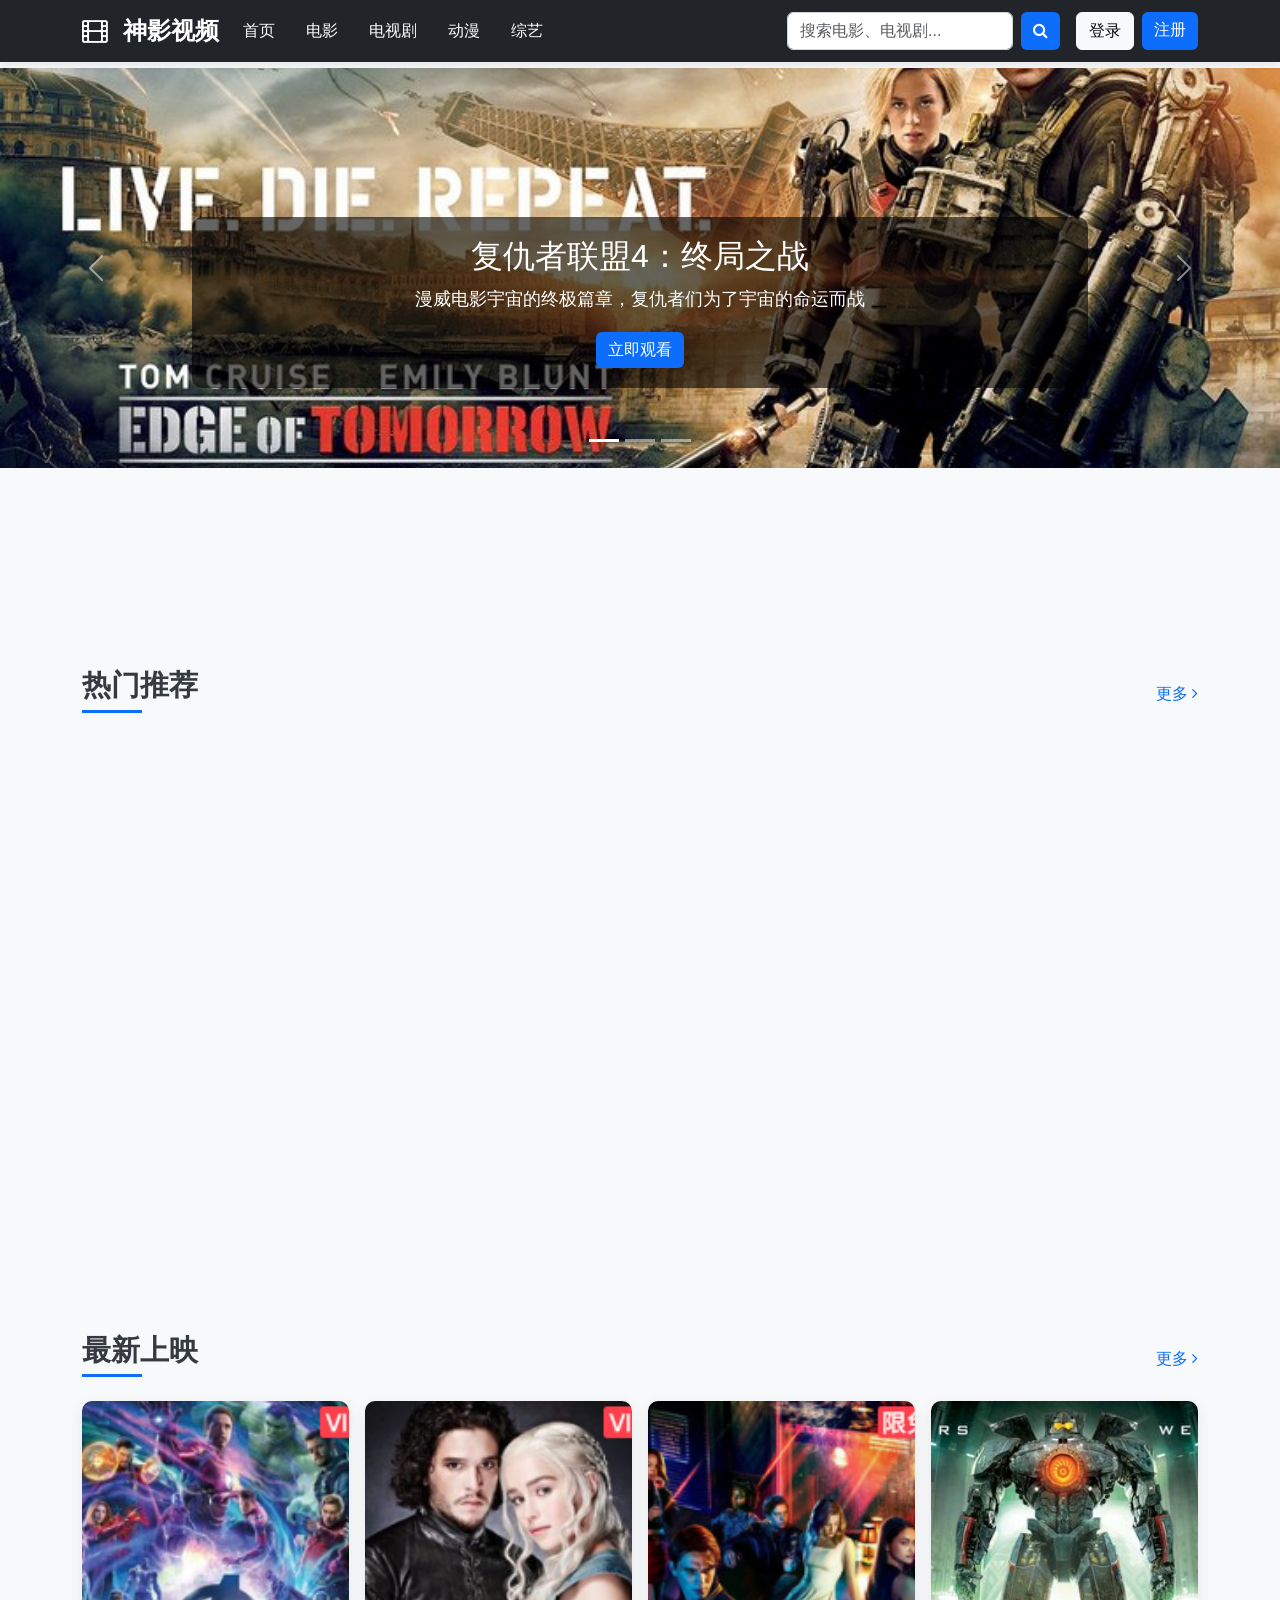
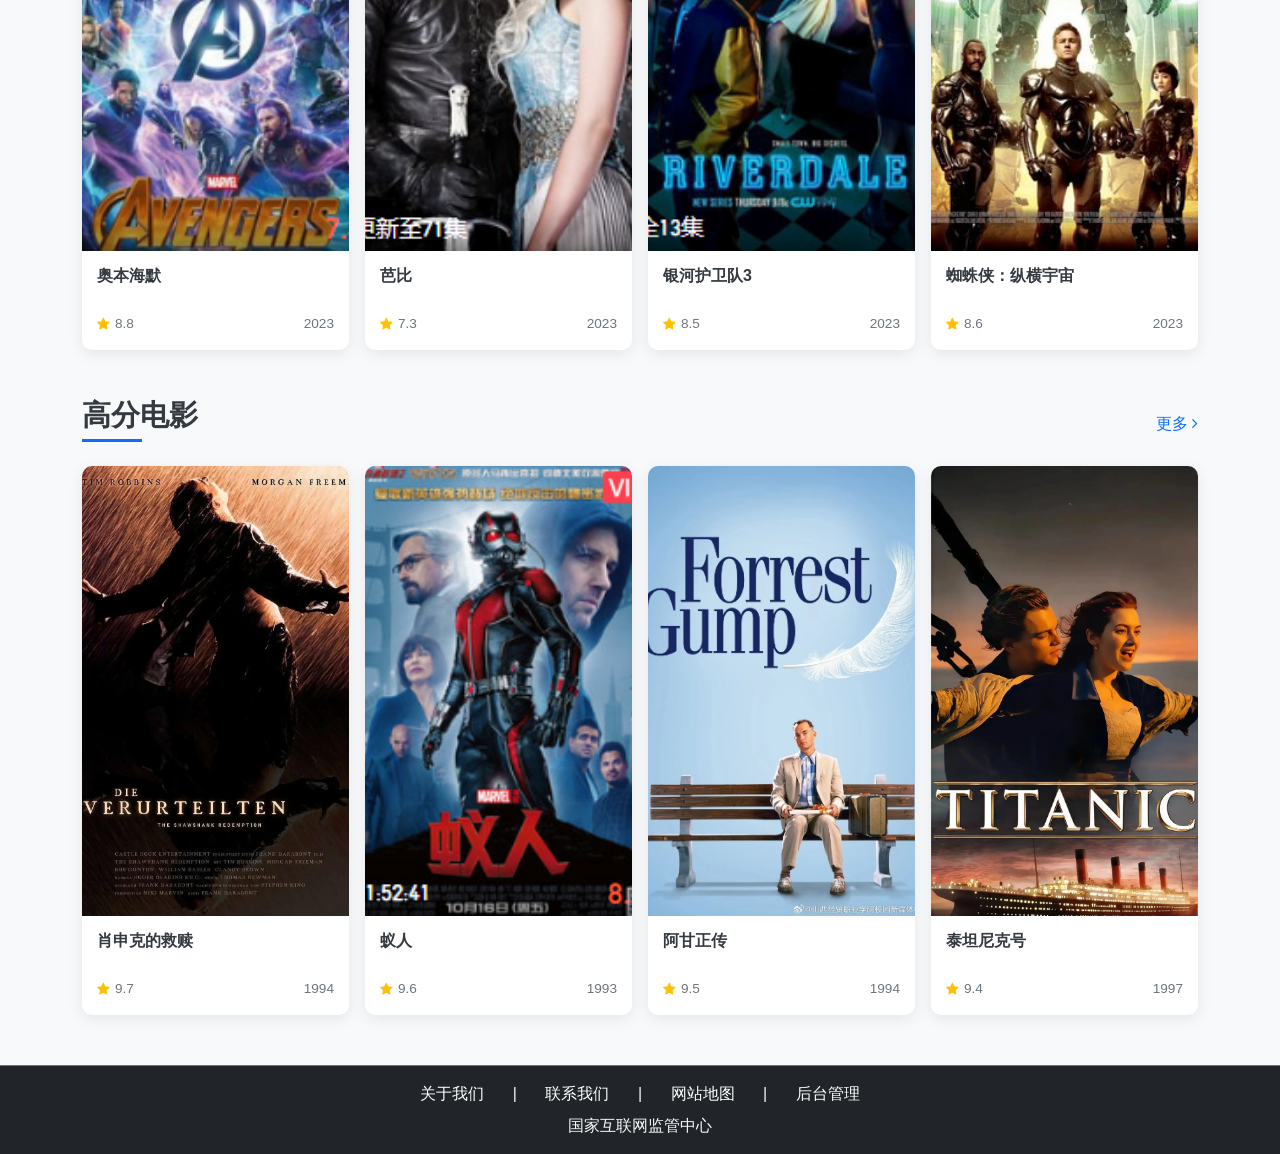
==== index.html @ 6626588a "首页+电影详情页" ====
<!DOCTYPE html>
<html lang="zh-CN">
<head>
    <meta charset="UTF-8">
    <meta name="viewport" content="width=device-width, initial-scale=1.0">
    <title>神影视频 - 最新最全的影视资源平台</title>
    <!-- Bootstrap 5 CSS -->
    <link href="https://cdn.jsdelivr.net/npm/bootstrap@5.3.0/dist/css/bootstrap.min.css" rel="stylesheet">
    <!-- Font Awesome -->
    <link href="https://cdn.jsdelivr.net/npm/font-awesome@4.7.0/css/font-awesome.min.css" rel="stylesheet">
    <!-- 自定义样式 -->
    <link href="css/style.css" rel="stylesheet">
</head>
<body>
    <!-- 导航栏 -->
    <nav class="navbar navbar-expand-lg navbar-dark bg-dark fixed-top">
        <div class="container">
            <a class="navbar-brand" href="index.html">
                <i class="fa fa-film"></i> 神影视频
            </a>
            <button class="navbar-toggler" type="button" data-bs-toggle="collapse" data-bs-target="#navbarNav">
                <span class="navbar-toggler-icon"></span>
            </button>
            <div class="collapse navbar-collapse" id="navbarNav">
                <ul class="navbar-nav me-auto">
                    <li class="nav-item active">
                        <a class="nav-link" href="index.html">首页</a>
                    </li>
                    <li class="nav-item">
                        <a class="nav-link" href="#">电影</a>
                    </li>
                    <li class="nav-item">
                        <a class="nav-link" href="#">电视剧</a>
                    </li>
                    <li class="nav-item">
                        <a class="nav-link" href="#">动漫</a>
                    </li>
                    <li class="nav-item">
                        <a class="nav-link" href="#">综艺</a>
                    </li>
                </ul>
                <!-- 搜索框 -->
                <form class="d-flex me-3">
                    <input class="form-control me-2" type="search" placeholder="搜索电影、电视剧..." aria-label="Search">
                    <button class="btn btn-primary" type="submit">
                        <i class="fa fa-search"></i>
                    </button>
                </form>
                <!-- 登录/注册按钮 -->
                <div class="d-flex">
                    <a href="login.html" class="btn btn-light me-2">登录</a>
                    <a href="register.html" class="btn btn-primary">注册</a>
                </div>
            </div>
        </div>
    </nav>

    <!-- 轮播图 -->
    <div id="carouselExampleIndicators" class="carousel slide mt-5" data-bs-ride="carousel">
        <div class="carousel-indicators">
            <button type="button" data-bs-target="#carouselExampleIndicators" data-bs-slide-to="0" class="active" aria-current="true" aria-label="Slide 1"></button>
            <button type="button" data-bs-target="#carouselExampleIndicators" data-bs-slide-to="1" aria-label="Slide 2"></button>
            <button type="button" data-bs-target="#carouselExampleIndicators" data-bs-slide-to="2" aria-label="Slide 3"></button>
        </div>
        <div class="carousel-inner">
            <div class="carousel-item active">
                <img src="images/10.jpg" class="d-block w-100" alt="电影推荐1">
                <div class="carousel-caption d-none d-md-block">
                    <h3>复仇者联盟4：终局之战</h3>
                    <p>漫威电影宇宙的终极篇章，复仇者们为了宇宙的命运而战</p>
                    <a href="movie-detail.html" class="btn btn-primary">立即观看</a>
                </div>
            </div>
            <div class="carousel-item">
                <img src="images/11.jpg" class="d-block w-100" alt="电影推荐2">
                <div class="carousel-caption d-none d-md-block">
                    <h3>流浪地球2</h3>
                    <p>中国科幻电影的里程碑之作，探索人类文明的未来</p>
                    <a href="movie-detail.html" class="btn btn-primary">立即观看</a>
                </div>
            </div>
            <div class="carousel-item">
                <img src="images/12.png" class="d-block w-100" alt="电影推荐3">
                <div class="carousel-caption d-none d-md-block">
                    <h3>星际穿越</h3>
                    <p>诺兰导演的科幻巨作，探索时空与爱的真谛</p>
                    <a href="movie-detail.html" class="btn btn-primary">立即观看</a>
                </div>
            </div>
        </div>
        <button class="carousel-control-prev" type="button" data-bs-target="#carouselExampleIndicators" data-bs-slide="prev">
            <span class="carousel-control-prev-icon" aria-hidden="true"></span>
            <span class="visually-hidden">Previous</span>
        </button>
        <button class="carousel-control-next" type="button" data-bs-target="#carouselExampleIndicators" data-bs-slide="next">
            <span class="carousel-control-next-icon" aria-hidden="true"></span>
            <span class="visually-hidden">Next</span>
        </button>
    </div>

    <!-- 主要内容区 -->
    <div class="container mt-5">
        <!-- 分类导航 -->
        <div class="category-nav mb-4">
            <div class="row g-3">
                <div class="col-6 col-md-3">
                    <a href="#" class="category-item text-center">
                        <div class="category-icon bg-primary">
                            <i class="fa fa-film"></i>
                        </div>
                        <p class="mt-2">电影</p>
                    </a>
                </div>
                <div class="col-6 col-md-3">
                    <a href="#" class="category-item text-center">
                        <div class="category-icon bg-success">
                            <i class="fa fa-television"></i>
                        </div>
                        <p class="mt-2">电视剧</p>
                    </a>
                </div>
                <div class="col-6 col-md-3">
                    <a href="#" class="category-item text-center">
                        <div class="category-icon bg-warning">
                            <i class="fa fa-child"></i>
                        </div>
                        <p class="mt-2">动漫</p>
                    </a>
                </div>
                <div class="col-6 col-md-3">
                    <a href="#" class="category-item text-center">
                        <div class="category-icon bg-danger">
                            <i class="fa fa-music"></i>
                        </div>
                        <p class="mt-2">综艺</p>
                    </a>
                </div>
            </div>
        </div>

        <!-- 热门推荐 -->
        <section class="mb-5">
            <div class="d-flex justify-content-between align-items-center mb-3">
                <h2 class="section-title">热门推荐</h2>
                <a href="#" class="more-link">更多 <i class="fa fa-angle-right"></i></a>
            </div>
            <div class="row row-cols-2 row-cols-md-3 row-cols-lg-4 g-3">
                <!-- 电影卡片 -->
                <div class="col">
                    <div class="movie-card">
                        <div class="movie-poster">
                            <img src="images/04.png" class="w-100" alt="电影海报">
                            <div class="movie-overlay">
                                <a href="movie-detail.html" class="btn btn-play">
                                    <i class="fa fa-play-circle"></i>
                                </a>
                            </div>
                        </div>
                        <div class="movie-info">
                            <h5 class="movie-title">复仇者联盟4：终局之战</h5>
                            <div class="movie-meta">
                                <span class="rating">
                                    <i class="fa fa-star text-warning"></i> 9.2
                                </span>
                                <span class="year">2019</span>
                            </div>
                        </div>
                    </div>
                </div>
                <div class="col">
                    <div class="movie-card">
                        <div class="movie-poster">
                            <img src="images/05.png" class="w-100" alt="电影海报">
                            <div class="movie-overlay">
                                <a href="movie-detail.html" class="btn btn-play">
                                    <i class="fa fa-play-circle"></i>
                                </a>
                            </div>
                        </div>
                        <div class="movie-info">
                            <h5 class="movie-title">流浪地球2</h5>
                            <div class="movie-meta">
                                <span class="rating">
                                    <i class="fa fa-star text-warning"></i> 8.5
                                </span>
                                <span class="year">2023</span>
                            </div>
                        </div>
                    </div>
                </div>
                <div class="col">
                    <div class="movie-card">
                        <div class="movie-poster">
                            <img src="images/06.png" class="w-100" alt="电影海报">
                            <div class="movie-overlay">
                                <a href="movie-detail.html" class="btn btn-play">
                                    <i class="fa fa-play-circle"></i>
                                </a>
                            </div>
                        </div>
                        <div class="movie-info">
                            <h5 class="movie-title">星际穿越</h5>
                            <div class="movie-meta">
                                <span class="rating">
                                    <i class="fa fa-star text-warning"></i> 9.4
                                </span>
                                <span class="year">2014</span>
                            </div>
                        </div>
                    </div>
                </div>
                <div class="col">
                    <div class="movie-card">
                        <div class="movie-poster">
                            <img src="images/07.png" class="w-100" alt="电影海报">
                            <div class="movie-overlay">
                                <a href="movie-detail.html" class="btn btn-play">
                                    <i class="fa fa-play-circle"></i>
                                </a>
                            </div>
                        </div>
                        <div class="movie-info">
                            <h5 class="movie-title">盗梦空间</h5>
                            <div class="movie-meta">
                                <span class="rating">
                                    <i class="fa fa-star text-warning"></i> 9.3
                                </span>
                                <span class="year">2010</span>
                            </div>
                        </div>
                    </div>
                </div>
            </div>
        </section>

        <!-- 最新上映 -->
        <section class="mb-5">
            <div class="d-flex justify-content-between align-items-center mb-3">
                <h2 class="section-title">最新上映</h2>
                <a href="#" class="more-link">更多 <i class="fa fa-angle-right"></i></a>
            </div>
            <div class="row row-cols-2 row-cols-md-3 row-cols-lg-4 g-3">
                <!-- 电影卡片 -->
                <div class="col">
                    <div class="movie-card">
                        <div class="movie-poster">
                            <img src="images/03.png" class="w-100" alt="电影海报">
                            <div class="movie-overlay">
                                <a href="movie-detail.html" class="btn btn-play">
                                    <i class="fa fa-play-circle"></i>
                                </a>
                            </div>
                        </div>
                        <div class="movie-info">
                            <h5 class="movie-title">奥本海默</h5>
                            <div class="movie-meta">
                                <span class="rating">
                                    <i class="fa fa-star text-warning"></i> 8.8
                                </span>
                                <span class="year">2023</span>
                            </div>
                        </div>
                    </div>
                </div>
                <div class="col">
                    <div class="movie-card">
                        <div class="movie-poster">
                            <img src="images/09.png" class="w-100" alt="电影海报">
                            <div class="movie-overlay">
                                <a href="movie-detail.html" class="btn btn-play">
                                    <i class="fa fa-play-circle"></i>
                                </a>
                            </div>
                        </div>
                        <div class="movie-info">
                            <h5 class="movie-title">芭比</h5>
                            <div class="movie-meta">
                                <span class="rating">
                                    <i class="fa fa-star text-warning"></i> 7.3
                                </span>
                                <span class="year">2023</span>
                            </div>
                        </div>
                    </div>
                </div>
                <div class="col">
                    <div class="movie-card">
                        <div class="movie-poster">
                            <img src="images/08.png" class="w-100" alt="电影海报">
                            <div class="movie-overlay">
                                <a href="movie-detail.html" class="btn btn-play">
                                    <i class="fa fa-play-circle"></i>
                                </a>
                            </div>
                        </div>
                        <div class="movie-info">
                            <h5 class="movie-title">银河护卫队3</h5>
                            <div class="movie-meta">
                                <span class="rating">
                                    <i class="fa fa-star text-warning"></i> 8.5
                                </span>
                                <span class="year">2023</span>
                            </div>
                        </div>
                    </div>
                </div>
                <div class="col">
                    <div class="movie-card">
                        <div class="movie-poster">
                            <img src="images/11.jpg" class="w-100" alt="电影海报">
                            <div class="movie-overlay">
                                <a href="movie-detail.html" class="btn btn-play">
                                    <i class="fa fa-play-circle"></i>
                                </a>
                            </div>
                        </div>
                        <div class="movie-info">
                            <h5 class="movie-title">蜘蛛侠：纵横宇宙</h5>
                            <div class="movie-meta">
                                <span class="rating">
                                    <i class="fa fa-star text-warning"></i> 8.6
                                </span>
                                <span class="year">2023</span>
                            </div>
                        </div>
                    </div>
                </div>
            </div>
        </section>

        <!-- 高分电影 -->
        <section class="mb-5">
            <div class="d-flex justify-content-between align-items-center mb-3">
                <h2 class="section-title">高分电影</h2>
                <a href="#" class="more-link">更多 <i class="fa fa-angle-right"></i></a>
            </div>
            <div class="row row-cols-2 row-cols-md-3 row-cols-lg-4 g-3">
                <!-- 电影卡片 -->
                <div class="col">
                    <div class="movie-card">
                        <div class="movie-poster">
                            <img src="images/xiaoshukedejiushu.jpg" class="w-100" alt="电影海报">
                            <div class="movie-overlay">
                                <a href="movie-detail.html" class="btn btn-play">
                                    <i class="fa fa-play-circle"></i>
                                </a>
                            </div>
                        </div>
                        <div class="movie-info">
                            <h5 class="movie-title">肖申克的救赎</h5>
                            <div class="movie-meta">
                                <span class="rating">
                                    <i class="fa fa-star text-warning"></i> 9.7
                                </span>
                                <span class="year">1994</span>
                            </div>
                        </div>
                    </div>
                </div>
                <div class="col">
                    <div class="movie-card">
                        <div class="movie-poster">
                            <img src="images/02.png" class="w-100" alt="电影海报">
                            <div class="movie-overlay">
                                <a href="movie-detail.html" class="btn btn-play">
                                    <i class="fa fa-play-circle"></i>
                                </a>
                            </div>
                        </div>
                        <div class="movie-info">
                            <h5 class="movie-title">蚁人</h5>
                            <div class="movie-meta">
                                <span class="rating">
                                    <i class="fa fa-star text-warning"></i> 9.6
                                </span>
                                <span class="year">1993</span>
                            </div>
                        </div>
                    </div>
                </div>
                <div class="col">
                    <div class="movie-card">
                        <div class="movie-poster">
                            <img src="images/aganzhengzhuan.jpg" class="w-100" alt="电影海报">
                            <div class="movie-overlay">
                                <a href="movie-detail.html" class="btn btn-play">
                                    <i class="fa fa-play-circle"></i>
                                </a>
                            </div>
                        </div>
                        <div class="movie-info">
                            <h5 class="movie-title">阿甘正传</h5>
                            <div class="movie-meta">
                                <span class="rating">
                                    <i class="fa fa-star text-warning"></i> 9.5
                                </span>
                                <span class="year">1994</span>
                            </div>
                        </div>
                    </div>
                </div>
                <div class="col">
                    <div class="movie-card">
                        <div class="movie-poster">
                            <img src="images/taitannike.webp" class="w-100" alt="电影海报">
                            <div class="movie-overlay">
                                <a href="movie-detail.html" class="btn btn-play">
                                    <i class="fa fa-play-circle"></i>
                                </a>
                            </div>
                        </div>
                        <div class="movie-info">
                            <h5 class="movie-title">泰坦尼克号</h5>
                            <div class="movie-meta">
                                <span class="rating">
                                    <i class="fa fa-star text-warning"></i> 9.4
                                </span>
                                <span class="year">1997</span>
                            </div>
                        </div>
                    </div>
                </div>
            </div>
        </section>
    </div>

    <!-- 页脚 -->
    <footer class="bg-dark text-center py-3 border-top border-secondary">
        <div class="container">
            <div class="footer-links">
                <a href="#" class="text-white me-4">关于我们</a>
                <span class="text-light">|</span>
                <a href="#" class="text-white mx-4">联系我们</a>
                <span class="text-light">|</span>
                <a href="#" class="text-white mx-4">网站地图</a>
                <span class="text-light">|</span>
                <a href="admin/index.html" class="text-white ms-4">后台管理</a>
            </div>
            <div class="mt-2 text-sm text-light">
                <p class="mb-0">国家互联网监管中心</p>
            </div>
        </div>
    </footer>

    <!-- Bootstrap 5 JS -->
    <script src="dist/js/bootstrap.bundle.min.js"></script>
    <!-- 自定义脚本 -->
    <script src="js/main.js"></script>
</body>
</html>
---- css/style.css ----
/* 全局样式 */
body {
    font-family: 'Microsoft YaHei', sans-serif;
    background-color: #f8f9fa;
    color: #333;
    padding-top: 20px;
}

/* 管理后台页面取消顶部间隙 */
body.admin {
    padding-top: 0;
}

a {
    text-decoration: none;
}

a:hover {
    text-decoration: none;
}

/* 导航栏 */
.navbar {
    box-shadow: 0 2px 10px rgba(0, 0, 0, 0.1);
}

.navbar-brand {
    font-size: 1.5rem;
    font-weight: bold;
    color: #fff;
}

.navbar-brand i {
    margin-right: 8px;
}

.nav-link {
    color: #fff;
    margin-right: 15px;
    transition: color 0.3s ease;
}

.nav-link:hover {
    color: #ffc107 !important;
}

/* 轮播图 */
.carousel {
    margin-top: 60px;
}

.carousel-item img {
    height: 400px;
    object-fit: cover;
}

.carousel-caption {
    background: rgba(0, 0, 0, 0.6);
    padding: 20px;
    border-radius: 10px;
    bottom: 20%;
}

.carousel-caption h3 {
    font-size: 2rem;
    margin-bottom: 10px;
}

.carousel-caption p {
    font-size: 1.1rem;
    margin-bottom: 20px;
}

/* 分类导航 */
.category-nav {
    margin-top: 30px;
}

.category-item {
    text-decoration: none;
    color: #333;
    transition: transform 0.3s ease;
}

.category-item:hover {
    transform: translateY(-5px);
}

.category-icon {
    width: 80px;
    height: 80px;
    border-radius: 50%;
    display: flex;
    align-items: center;
    justify-content: center;
    margin: 0 auto;
    color: #fff;
    font-size: 2rem;
    box-shadow: 0 4px 15px rgba(0, 0, 0, 0.1);
}

/* 章节标题 */
.section-title {
    font-size: 1.8rem;
    font-weight: bold;
    color: #343a40;
    position: relative;
    padding-bottom: 10px;
}

.section-title::after {
    content: '';
    position: absolute;
    bottom: 0;
    left: 0;
    width: 60px;
    height: 3px;
    background-color: #0d6efd;
}

.more-link {
    color: #0d6efd;
    text-decoration: none;
    font-weight: 500;
}

.more-link:hover {
    text-decoration: none;
}

/* 电影卡片 */
.movie-card {
    background-color: #fff;
    border-radius: 10px;
    overflow: hidden;
    box-shadow: 0 4px 15px rgba(0, 0, 0, 0.08);
    transition: transform 0.3s ease, box-shadow 0.3s ease;
}

.movie-card:hover {
    transform: translateY(-5px);
    box-shadow: 0 8px 25px rgba(0, 0, 0, 0.15);
}

.movie-poster {
    position: relative;
    overflow: hidden;
}

.movie-poster img {
    height: 450px;
    object-fit: cover;
    transition: transform 0.3s ease;
}

.movie-card:hover .movie-poster img {
    transform: scale(1.05);
}

.movie-overlay {
    position: absolute;
    top: 0;
    left: 0;
    width: 100%;
    height: 100%;
    background: rgba(0, 0, 0, 0.6);
    display: flex;
    align-items: center;
    justify-content: center;
    opacity: 0;
    transition: opacity 0.3s ease;
}

.movie-card:hover .movie-overlay {
    opacity: 1;
}

.btn-play {
    width: 60px;
    height: 60px;
    border-radius: 50%;
    background-color: rgba(255, 255, 255, 0.9);
    border: none;
    color: #0d6efd;
    font-size: 1.5rem;
    transition: all 0.3s ease;
    display: flex;
    align-items: center;
    justify-content: center;
}

.btn-play:hover {
    background-color: #fff;
    transform: scale(1.1);
    color: #0b5ed7;
}

.movie-info {
    padding: 15px;
}

.movie-title {
    font-size: 1rem;
    font-weight: 600;
    margin-bottom: 8px;
    color: #343a40;
    height: 40px;
    overflow: hidden;
    text-overflow: ellipsis;
    display: -webkit-box;
    -webkit-line-clamp: 2;
    -webkit-box-orient: vertical;
}

.movie-meta {
    display: flex;
    justify-content: space-between;
    align-items: center;
    font-size: 0.85rem;
    color: #6c757d;
}

.rating {
    display: flex;
    align-items: center;
}

.rating i {
    margin-right: 5px;
}

/* 页脚 */
footer {
    background-color: #343a40;
    color: #fff;
    margin-top: 50px;
}

.footer-links {
    list-style: none;
    padding: 0;
}

.footer-links li {
    margin-bottom: 10px;
}

.footer-links a {
    color: #adb5bd;
    text-decoration: none;
    transition: color 0.3s ease;
}

.footer-links a:hover {
    color: #fff;
}

.contact-info {
    list-style: none;
    padding: 0;
}

.contact-info li {
    margin-bottom: 10px;
    display: flex;
    align-items: center;
}

.contact-info i {
    margin-right: 10px;
    color: #0d6efd;
}

.social-links {
    display: flex;
    margin-top: 15px;
}

.social-link {
    width: 40px;
    height: 40px;
    border-radius: 50%;
    background-color: rgba(255, 255, 255, 0.1);
    display: flex;
    align-items: center;
    justify-content: center;
    color: #fff;
    margin-right: 10px;
    text-decoration: none;
    transition: all 0.3s ease;
}

.social-link:hover {
    background-color: #0d6efd;
    color: #fff;
}

/* 响应式设计 */
@media (max-width: 768px) {
    .carousel-item img {
        height: 250px;
    }
    
    .carousel-caption {
        bottom: 10%;
        padding: 10px;
    }
    
    .carousel-caption h3 {
        font-size: 1.2rem;
    }
    
    .carousel-caption p {
        font-size: 0.9rem;
        margin-bottom: 10px;
    }
    
    .movie-poster img {
        height: 350px;
    }
    
    .category-icon {
        width: 60px;
        height: 60px;
        font-size: 1.5rem;
    }
}

@media (max-width: 576px) {
    .movie-poster img {
        height: 300px;
    }
    
    .section-title {
        font-size: 1.5rem;
    }
    
    .navbar-brand {
        font-size: 1.2rem;
    }
}

/* 表单样式 */
.form-container {
    max-width: 480px;
    margin: 100px auto 50px;
    background-color: #fff;
    padding: 40px;
    border-radius: 15px;
    box-shadow: 0 8px 30px rgba(0, 0, 0, 0.12);
    transition: all 0.3s ease;
}

.form-container:hover {
    box-shadow: 0 12px 40px rgba(0, 0, 0, 0.15);
}

.form-title {
    text-align: center;
    margin-bottom: 30px;
    color: #343a40;
    font-weight: bold;
    font-size: 2rem;
    text-shadow: 0 2px 4px rgba(0, 0, 0, 0.05);
}

/* 输入框焦点样式 */
.form-control:focus {
    border-color: #0d6efd;
    box-shadow: 0 0 0 0.25rem rgba(13, 110, 253, 0.15);
}

/* 输入组样式优化 */
.input-group-text {
    background-color: #f8f9fa;
    border-right: none;
}

.input-group .form-control {
    border-left: none;
}

/* 表单链接样式 */
.form-text a {
    color: #0d6efd;
    text-decoration: none;
    font-weight: 500;
}

.form-text a:hover {
    text-decoration: underline;
}

/* 第三方登录按钮样式 */
.btn-outline-primary {
    transition: all 0.3s ease;
}

.btn-outline-primary:hover {
    transform: translateY(-2px);
    box-shadow: 0 4px 12px rgba(13, 110, 253, 0.3);
}

/* 按钮样式 */
.btn-light:hover {
    background-color: #f8f9fa;
    transform: translateY(-2px);
    box-shadow: 0 4px 12px rgba(13, 110, 253, 0.4);
}


.btn-primary {
    background-color: #0d6efd;
    border: none;
    transition: all 0.3s ease;
}

.btn-primary:hover {
    background-color: #0b5ed7;
    transform: translateY(-2px);
    box-shadow: 0 4px 12px rgba(13, 110, 253, 0.4);
}

/* 管理后台样式 */
.admin-sidebar {
    background-color: #343a40;
    color: #fff;
    min-height: 100vh;
    padding: 20px 0;
}

.admin-sidebar h3 {
    padding: 0 20px;
    margin-bottom: 20px;
    color: #fff;
}

.admin-menu {
    list-style: none;
    padding: 0;
}

.admin-menu li {
    margin-bottom: 5px;
}

.admin-menu a {
    color: #adb5bd;
    text-decoration: none;
    padding: 10px 20px;
    display: block;
    transition: all 0.3s ease;
    border-left: 3px solid transparent;
}

.admin-menu a:hover {
    color: #fff;
    background-color: rgba(255, 255, 255, 0.1);
    border-left-color: #0d6efd;
}

.admin-menu a.active {
    color: #fff;
    background-color: rgba(255, 255, 255, 0.15);
    border-left-color: #0d6efd;
}

/* 返回首页链接样式 */
.admin-home-link {
    margin-top: 20px;
    border-top: 1px solid rgba(255, 255, 255, 0.1);
    padding-top: 10px;
}

.admin-home-link a {
    color: #20c997;
    font-weight: 500;
}

.admin-home-link a:hover {
    color: #fff;
    background-color: rgba(32, 201, 151, 0.2);
    border-left-color: #20c997;
}

.admin-content {
    padding: 30px;
}

.admin-header {
    display: flex;
    justify-content: space-between;
    align-items: center;
    margin-bottom: 30px;
}

.admin-header h2 {
    color: #343a40;
    font-weight: bold;
}

/* 表格样式 */
.table-container {
    background-color: #fff;
    border-radius: 10px;
    padding: 20px;
    box-shadow: 0 4px 15px rgba(0, 0, 0, 0.08);
}

.table thead {
    background-color: #f8f9fa;
}

.table th {
    font-weight: 600;
    color: #343a40;
}

.table td {
    vertical-align: middle;
}

/* 电影详情页样式 */
.movie-detail-container {
    background-color: #fff;
    border-radius: 10px;
    padding: 30px;
    box-shadow: 0 4px 15px rgba(0, 0, 0, 0.08);
    margin-top: 20px;
}

.movie-detail-header {
    display: flex;
    flex-wrap: wrap;
    gap: 30px;
    margin-bottom: 30px;
}

.movie-detail-poster {
    flex: 0 0 auto;
    max-width: 300px;
}

.movie-detail-poster img {
    width: 100%;
    border-radius: 10px;
    box-shadow: 0 8px 25px rgba(0, 0, 0, 0.15);
}

.movie-detail-info {
    flex: 1;
    min-width: 300px;
}

.movie-detail-title {
    font-size: 2rem;
    font-weight: bold;
    margin-bottom: 10px;
    color: #343a40;
}

.movie-detail-meta {
    margin-bottom: 20px;
    color: #6c757d;
}

.movie-detail-meta span {
    margin-right: 20px;
}

.movie-detail-description {
    font-size: 1.1rem;
    line-height: 1.8;
    margin-bottom: 20px;
    color: #333;
}

.movie-detail-actions {
    display: flex;
    gap: 15px;
    flex-wrap: wrap;
}

/* 视频播放器 */
.video-player-container {
    background-color: #000;
    border-radius: 10px;
    overflow: hidden;
    margin-bottom: 30px;
}

.video-player {
    width: 100%;
    height: 500px;
}

@media (max-width: 768px) {
    .video-player {
        height: 300px;
    }
}

/* 评论区 */
.comments-section {
    margin-top: 40px;
}

.comment-item {
    background-color: #f8f9fa;
    border-radius: 8px;
    padding: 15px;
    margin-bottom: 15px;
}

.comment-header {
    display: flex;
    justify-content: space-between;
    align-items: center;
    margin-bottom: 10px;
}

.comment-author {
    font-weight: bold;
    color: #343a40;
}

.comment-time {
    font-size: 0.9rem;
    color: #6c757d;
}

.comment-content {
    color: #333;
    line-height: 1.6;
}

/* 管理后台增强样式 */
/* 模态框样式优化 */
.modal-header {
    background-color: #343a40;
    color: #fff;
    border-bottom: none;
}

.modal-title {
    color: #fff;
}

.modal-content {
    border-radius: 10px;
    box-shadow: 0 10px 30px rgba(0, 0, 0, 0.2);
}

/* 表单样式增强 */
.form-label {
    font-weight: 600;
    color: #343a40;
}

.form-control, .form-select {
    border-radius: 6px;
    border: 1px solid #ced4da;
    transition: all 0.3s ease;
}

.form-control:focus, .form-select:focus {
    border-color: #0d6efd;
    box-shadow: 0 0 0 0.25rem rgba(13, 110, 253, 0.25);
}

/* 数据表格样式增强 */
.table {
    border-collapse: separate;
    border-spacing: 0;
}

.table th, .table td {
    border-top: 1px solid #e9ecef;
    border-bottom: 1px solid #e9ecef;
}

.table th:first-child, .table td:first-child {
    border-left: 1px solid #e9ecef;
}

.table th:last-child, .table td:last-child {
    border-right: 1px solid #e9ecef;
}

.table tbody tr:hover {
    background-color: #f8f9fa;
}

/* 统计卡片样式 */
.card {
    border-radius: 10px;
    overflow: hidden;
    box-shadow: 0 4px 15px rgba(0, 0, 0, 0.08);
    transition: transform 0.3s ease, box-shadow 0.3s ease;
}

.card:hover {
    transform: translateY(-5px);
    box-shadow: 0 8px 25px rgba(0, 0, 0, 0.15);
}

.icon-circle {
    width: 80px;
    height: 80px;
    border-radius: 50%;
    display: flex;
    align-items: center;
    justify-content: center;
}

/* 状态标签样式 */
.badge {
    font-size: 0.8rem;
    padding: 5px 10px;
    border-radius: 20px;
    font-weight: 600;
}

.badge.bg-success {
    background-color: #198754;
}

.badge.bg-warning {
    background-color: #ffc107;
    color: #343a40;
}

.badge.bg-danger {
    background-color: #dc3545;
}

/* 操作按钮样式 */
.btn-sm {
    border-radius: 6px;
    padding: 5px 12px;
    font-size: 0.85rem;
}

/* 分页样式 */
.pagination {
    margin: 0;
}

.page-item .page-link {
    color: #0d6efd;
    border: 1px solid #dee2e6;
    border-radius: 6px;
    margin: 0 2px;
    transition: all 0.3s ease;
}

.page-item.active .page-link {
    background-color: #0d6efd;
    border-color: #0d6efd;
    color: #fff;
}

.page-item .page-link:hover {
    background-color: #f8f9fa;
    border-color: #dee2e6;
    color: #0a58ca;
}

/* 上传图片预览样式 */
.img-thumbnail {
    border-radius: 8px;
    cursor: pointer;
    transition: transform 0.3s ease;
}

.img-thumbnail:hover {
    transform: scale(1.02);
}

/* 响应式优化 */
@media (max-width: 768px) {
    .admin-sidebar {
        min-height: auto;
        height: auto;
        padding: 10px 0;
    }
    
    .admin-sidebar h3 {
        text-align: center;
    }
    
    .admin-menu {
        display: flex;
        flex-wrap: wrap;
        justify-content: center;
    }
    
    .admin-menu li {
        margin: 5px;
    }
    
    .admin-menu a {
        padding: 8px 15px;
        border-radius: 6px;
    }
    
    .admin-content {
        padding: 15px;
    }
    
    .admin-header {
        flex-direction: column;
        align-items: flex-start;
        gap: 15px;
    }
    
    .movie-detail-header {
        flex-direction: column;
        align-items: center;
        text-align: center;
    }
    
    .movie-detail-poster {
        max-width: 100%;
    }
}
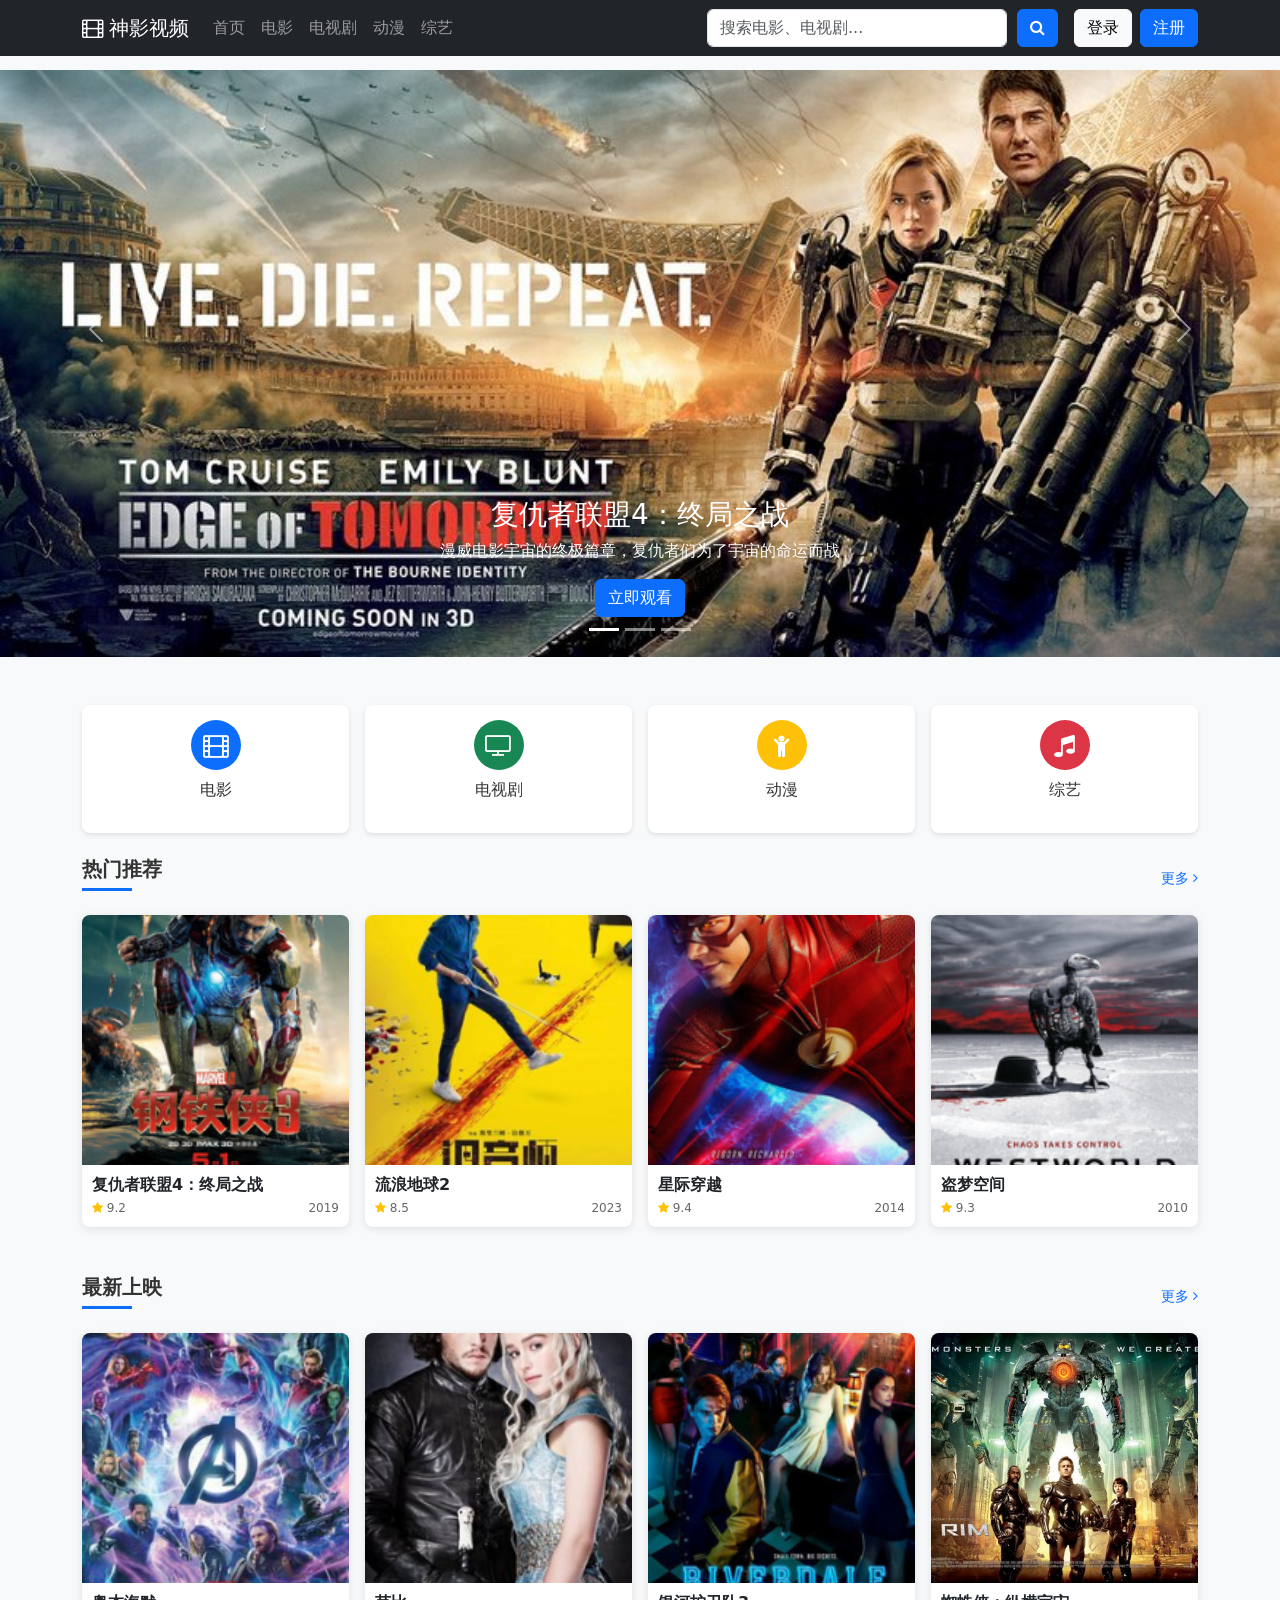
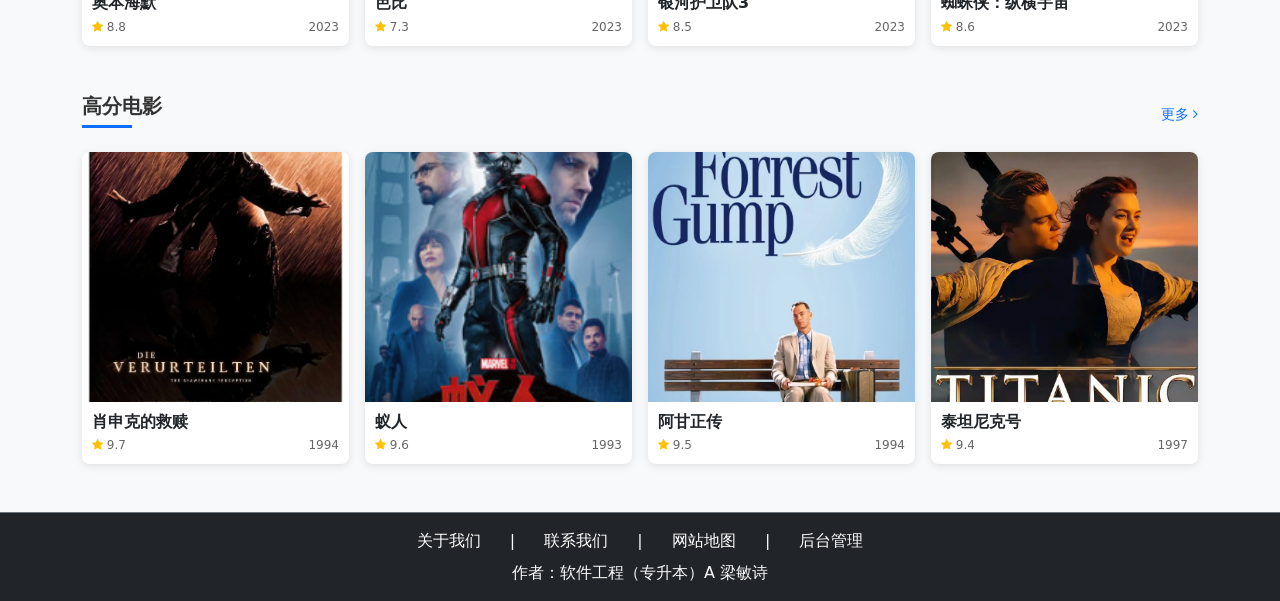
==== commit 99669aa0: "登录+注册" ====
--- a/index.html
+++ b/index.html
@@ -9,7 +9,235 @@
     <!-- Font Awesome -->
     <link href="https://cdn.jsdelivr.net/npm/font-awesome@4.7.0/css/font-awesome.min.css" rel="stylesheet">
     <!-- 自定义样式 -->
-    <link href="css/style.css" rel="stylesheet">
+    <style>
+        /* 基础样式 */
+        body {
+            padding-top: 70px;
+            background-color: #f8f9fa;
+        }
+
+        a{
+            text-decoration: none;
+        }
+
+        .nav-link:hover {
+            color: #ffc107 !important;
+        }  
+        
+        /* 分类导航样式 */
+        .category-item {
+            display: block;
+            text-decoration: none;
+            color: #333;
+            padding: 15px 10px;
+            background-color: white;
+            border-radius: 8px;
+            box-shadow: 0 2px 5px rgba(0,0,0,0.1);
+            transition: transform 0.3s ease;
+        }
+        
+        .category-item:hover {
+            transform: translateY(-5px);
+            color: #0d6efd;
+        }
+        
+        .category-icon {
+            width: 50px;
+            height: 50px;
+            border-radius: 50%;
+            display: flex;
+            align-items: center;
+            justify-content: center;
+            margin: 0 auto;
+            color: white;
+            font-size: 24px;
+        }
+        
+        /* 电影卡片样式 */
+        .movie-card {
+            background-color: white;
+            border-radius: 8px;
+            overflow: hidden;
+            box-shadow: 0 2px 8px rgba(0,0,0,0.1);
+            transition: transform 0.3s ease;
+            height: 100%;
+        }
+        
+        .movie-card:hover {
+            transform: translateY(-5px);
+        }
+        
+        .movie-poster {
+            position: relative;
+            overflow: hidden;
+        }
+        
+        .movie-poster img {
+            height: 250px;
+            object-fit: cover;
+            transition: transform 0.3s ease;
+        }
+        
+        .movie-card:hover .movie-poster img {
+            transform: scale(1.05);
+        }
+        
+        .movie-overlay {
+            position: absolute;
+            top: 0;
+            left: 0;
+            right: 0;
+            bottom: 0;
+            background-color: rgba(0,0,0,0.5);
+            display: flex;
+            align-items: center;
+            justify-content: center;
+            opacity: 0;
+            transition: opacity 0.3s ease;
+        }
+        
+        .movie-poster:hover .movie-overlay {
+            opacity: 1;
+        }
+        
+        .btn-play {
+            width: 60px;
+            height: 60px;
+            border-radius: 50%;
+            background-color: rgba(255,255,255,0.9);
+            color: #0d6efd;
+            display: flex;
+            align-items: center;
+            justify-content: center;
+            font-size: 24px;
+            text-decoration: none;
+            transition: all 0.3s ease;
+        }
+        
+        .btn-play:hover {
+            background-color: #0d6efd;
+            color: white;
+            transform: scale(1.1);
+        }
+        
+        .movie-info {
+            padding: 10px;
+        }
+        
+        .movie-title {
+            font-size: 16px;
+            font-weight: 600;
+            margin-bottom: 5px;
+            white-space: nowrap;
+            overflow: hidden;
+            text-overflow: ellipsis;
+        }
+        
+        .movie-meta {
+            display: flex;
+            justify-content: space-between;
+            font-size: 12px;
+            color: #666;
+        }
+        
+        /* 章节标题样式 */
+        .section-title {
+            font-size: 20px;
+            font-weight: 700;
+            color: #333;
+            position: relative;
+            padding-bottom: 10px;
+        }
+        
+        .section-title::after {
+            content: '';
+            position: absolute;
+            left: 0;
+            bottom: 0;
+            width: 50px;
+            height: 3px;
+            background-color: #0d6efd;
+        }
+        
+        .more-link {
+            color: #0d6efd;
+            text-decoration: none;
+            font-size: 14px;
+        }
+        
+        .more-link:hover {
+            text-decoration: underline;
+        }
+        
+        /* 搜索结果样式 */
+        #searchResults {
+            display: none;
+            margin-top: 20px;
+            padding: 20px;
+            background-color: white;
+            border-radius: 8px;
+            box-shadow: 0 2px 8px rgba(0,0,0,0.1);
+        }
+        
+        .search-result-header {
+            margin-bottom: 20px;
+            padding-bottom: 10px;
+            border-bottom: 1px solid #eee;
+        }
+        
+        .search-keyword {
+            color: #0d6efd;
+            font-weight: 600;
+        }
+        
+        .no-results {
+            text-align: center;
+            padding: 40px 20px;
+            color: #666;
+        }
+        
+        .no-results i {
+            font-size: 48px;
+            margin-bottom: 20px;
+            color: #ccc;
+        }
+        
+        /* 搜索建议下拉框 */
+        .search-suggestions {
+            position: absolute;
+            top: 100%;
+            left: 0;
+            right: 0;
+            z-index: 1000;
+            background-color: white;
+            border: 1px solid #eee;
+            border-top: none;
+            border-radius: 0 0 8px 8px;
+            box-shadow: 0 4px 8px rgba(0,0,0,0.1);
+            max-height: 300px;
+            overflow-y: auto;
+            display: none;
+        }
+        
+        .search-suggestion-item {
+            padding: 10px 15px;
+            cursor: pointer;
+            transition: background-color 0.2s ease;
+        }
+        
+        .search-suggestion-item:hover {
+            background-color: #f8f9fa;
+        }
+        
+        .search-suggestion-item.active {
+            background-color: #e9ecef;
+        }
+        
+        .search-container {
+            position: relative;
+            width: 300px;
+        }
+    </style>
 </head>
 <body>
     <!-- 导航栏 -->
@@ -39,13 +267,24 @@
                         <a class="nav-link" href="#">综艺</a>
                     </li>
                 </ul>
-                <!-- 搜索框 -->
-                <form class="d-flex me-3">
-                    <input class="form-control me-2" type="search" placeholder="搜索电影、电视剧..." aria-label="Search">
-                    <button class="btn btn-primary" type="submit">
+                <!-- 搜索框 - 重构版 -->
+                <div class="d-flex me-3">
+                    <!-- <select id="searchType" class="form-select">
+                        <option value="all">全部</option>
+                        <option value="movies">电影</option>
+                        <option value="tv">电视剧</option>
+                        <option value="anime">动漫</option>
+                        <option value="variety">综艺</option>
+                    </select> -->
+                    <div class="search-container" style="margin-right: 10px;">
+                        <input id="searchInput" class="form-control" type="search" placeholder="搜索电影、电视剧..." aria-label="Search">
+                        <!-- 搜索建议下拉框 -->
+                        <div id="searchSuggestions" class="search-suggestions"></div>
+                    </div>
+                    <button id="searchButton" class="btn btn-primary">
                         <i class="fa fa-search"></i>
                     </button>
-                </form>
+                </div>
                 <!-- 登录/注册按钮 -->
                 <div class="d-flex">
                     <a href="login.html" class="btn btn-light me-2">登录</a>
@@ -56,7 +295,7 @@
     </nav>
 
     <!-- 轮播图 -->
-    <div id="carouselExampleIndicators" class="carousel slide mt-5" data-bs-ride="carousel">
+    <div id="carouselExampleIndicators" class="carousel slide" data-bs-ride="carousel" style="margin-top: -70px; padding-top: 70px; margin-bottom: 0;">
         <div class="carousel-indicators">
             <button type="button" data-bs-target="#carouselExampleIndicators" data-bs-slide-to="0" class="active" aria-current="true" aria-label="Slide 1"></button>
             <button type="button" data-bs-target="#carouselExampleIndicators" data-bs-slide-to="1" aria-label="Slide 2"></button>
@@ -98,8 +337,19 @@
         </button>
     </div>
 
+    <!-- 搜索结果区域 -->
+    <div id="searchResults" class="container">
+        <div class="search-result-header">
+            <h3>搜索结果：<span id="searchKeywordDisplay" class="search-keyword"></span></h3>
+            <p id="resultCount"></p>
+        </div>
+        <div id="searchResultContent" class="row row-cols-2 row-cols-md-3 row-cols-lg-4 g-3">
+            <!-- 搜索结果会动态填充到这里 -->
+        </div>
+    </div>
+
     <!-- 主要内容区 -->
-    <div class="container mt-5">
+    <div id="mainContent" class="container mt-5">
         <!-- 分类导航 -->
         <div class="category-nav mb-4">
             <div class="row g-3">
@@ -437,14 +687,288 @@
                 <a href="admin/index.html" class="text-white ms-4">后台管理</a>
             </div>
             <div class="mt-2 text-sm text-light">
-                <p class="mb-0">国家互联网监管中心</p>
+                <p class="mb-0">作者：软件工程（专升本）A 梁敏诗</p>
             </div>
         </div>
     </footer>
 
     <!-- Bootstrap 5 JS -->
-    <script src="dist/js/bootstrap.bundle.min.js"></script>
-    <!-- 自定义脚本 -->
-    <script src="js/main.js"></script>
+    <script src="https://cdn.jsdelivr.net/npm/bootstrap@5.3.0/dist/js/bootstrap.bundle.min.js"></script>
+    <!-- 搜索功能脚本 -->
+    <script>
+        // 电影数据
+        const movies = [
+            {
+                title: "复仇者联盟4：终局之战",
+                poster: "images/04.png",
+                rating: 9.2,
+                year: 2019
+            },
+            {
+                title: "流浪地球2",
+                poster: "images/05.png",
+                rating: 8.5,
+                year: 2023
+            },
+            {
+                title: "星际穿越",
+                poster: "images/06.png",
+                rating: 9.4,
+                year: 2014
+            },
+            {
+                title: "盗梦空间",
+                poster: "images/07.png",
+                rating: 9.3,
+                year: 2010
+            },
+            {
+                title: "奥本海默",
+                poster: "images/03.png",
+                rating: 8.8,
+                year: 2023
+            },
+            {
+                title: "芭比",
+                poster: "images/09.png",
+                rating: 7.3,
+                year: 2023
+            },
+            {
+                title: "银河护卫队3",
+                poster: "images/08.png",
+                rating: 8.5,
+                year: 2023
+            },
+            {
+                title: "蜘蛛侠：纵横宇宙",
+                poster: "images/11.jpg",
+                rating: 8.6,
+                year: 2023
+            },
+            {
+                title: "肖申克的救赎",
+                poster: "images/xiaoshukedejiushu.jpg",
+                rating: 9.7,
+                year: 1994
+            },
+            {
+                title: "蚁人",
+                poster: "images/02.png",
+                rating: 9.6,
+                year: 1993
+            },
+            {
+                title: "阿甘正传",
+                poster: "images/aganzhengzhuan.jpg",
+                rating: 9.5,
+                year: 1994
+            },
+            {
+                title: "泰坦尼克号",
+                poster: "images/taitannike.webp",
+                rating: 9.4,
+                year: 1997
+            }
+        ];
+
+        // DOM 元素
+        const searchInput = document.getElementById('searchInput');
+        const searchButton = document.getElementById('searchButton');
+        const searchSuggestions = document.getElementById('searchSuggestions');
+        const searchResults = document.getElementById('searchResults');
+        const searchKeywordDisplay = document.getElementById('searchKeywordDisplay');
+        const resultCount = document.getElementById('resultCount');
+        const searchResultContent = document.getElementById('searchResultContent');
+        const mainContent = document.getElementById('mainContent');
+
+        // 搜索功能
+        function searchMovies(keyword) {
+            // 清空之前的搜索结果
+            searchResultContent.innerHTML = '';
+            
+            // 如果关键词为空，显示主内容，隐藏搜索结果
+            if (!keyword.trim()) {
+                searchResults.style.display = 'none';
+                mainContent.style.display = 'block';
+                return;
+            }
+            
+            // 过滤匹配的电影
+            const keywordLower = keyword.toLowerCase().trim();
+            const matchedMovies = movies.filter(movie => 
+                movie.title.toLowerCase().includes(keywordLower)
+            );
+            
+            // 更新搜索关键词显示
+            searchKeywordDisplay.textContent = keyword;
+            
+            // 显示搜索结果，隐藏主内容
+            searchResults.style.display = 'block';
+            mainContent.style.display = 'none';
+            
+            // 更新结果数量
+            resultCount.textContent = `找到 ${matchedMovies.length} 个相关结果`;
+            
+            // 显示匹配的电影
+            if (matchedMovies.length > 0) {
+                matchedMovies.forEach(movie => {
+                    const movieCard = createMovieCard(movie);
+                    searchResultContent.appendChild(movieCard);
+                });
+            } else {
+                // 没有找到结果
+                searchResultContent.innerHTML = `
+                    <div class="no-results col-12">
+                        <i class="fa fa-film"></i>
+                        <h4>没有找到相关的电影</h4>
+                        <p>请尝试使用其他关键词搜索</p>
+                    </div>
+                `;
+            }
+            
+            // 滚动到搜索结果
+            searchResults.scrollIntoView({ behavior: 'smooth' });
+        }
+
+        // 创建电影卡片
+        function createMovieCard(movie) {
+            const col = document.createElement('div');
+            col.className = 'col';
+            
+            col.innerHTML = `
+                <div class="movie-card">
+                    <div class="movie-poster">
+                        <img src="${movie.poster}" class="w-100" alt="${movie.title}">
+                        <div class="movie-overlay">
+                            <a href="movie-detail.html" class="btn btn-play">
+                                <i class="fa fa-play-circle"></i>
+                            </a>
+                        </div>
+                    </div>
+                    <div class="movie-info">
+                        <h5 class="movie-title">${movie.title}</h5>
+                        <div class="movie-meta">
+                            <span class="rating">
+                                <i class="fa fa-star text-warning"></i> ${movie.rating}
+                            </span>
+                            <span class="year">${movie.year}</span>
+                        </div>
+                    </div>
+                </div>
+            `;
+            
+            return col;
+        }
+
+        // 生成搜索建议
+        function generateSearchSuggestions(keyword) {
+            searchSuggestions.innerHTML = '';
+            
+            if (!keyword.trim()) {
+                searchSuggestions.style.display = 'none';
+                return;
+            }
+            
+            const keywordLower = keyword.toLowerCase().trim();
+            const suggestions = movies
+                .filter(movie => movie.title.toLowerCase().includes(keywordLower))
+                .slice(0, 8); // 最多显示8个建议
+            
+            if (suggestions.length > 0) {
+                suggestions.forEach(movie => {
+                    const item = document.createElement('div');
+                    item.className = 'search-suggestion-item';
+                    item.textContent = movie.title;
+                    item.dataset.title = movie.title;
+                    
+                    // 点击建议项进行搜索
+                    item.addEventListener('click', () => {
+                        searchInput.value = movie.title;
+                        searchMovies(movie.title);
+                        searchSuggestions.style.display = 'none';
+                    });
+                    
+                    searchSuggestions.appendChild(item);
+                });
+                
+                searchSuggestions.style.display = 'block';
+            } else {
+                searchSuggestions.style.display = 'none';
+            }
+        }
+
+        // 事件监听
+        // 搜索按钮点击
+        searchButton.addEventListener('click', () => {
+            searchMovies(searchInput.value);
+            searchSuggestions.style.display = 'none';
+        });
+
+        // 输入框回车搜索
+        searchInput.addEventListener('keypress', (e) => {
+            if (e.key === 'Enter') {
+                searchMovies(searchInput.value);
+                searchSuggestions.style.display = 'none';
+            }
+        });
+
+        // 输入框输入时生成搜索建议
+        searchInput.addEventListener('input', () => {
+            generateSearchSuggestions(searchInput.value);
+        });
+
+        // 输入框获得焦点时生成建议
+        searchInput.addEventListener('focus', () => {
+            if (searchInput.value.trim()) {
+                generateSearchSuggestions(searchInput.value);
+            }
+        });
+
+        // 点击页面其他地方关闭搜索建议
+        document.addEventListener('click', (e) => {
+            if (!searchInput.contains(e.target) && !searchSuggestions.contains(e.target)) {
+                searchSuggestions.style.display = 'none';
+            }
+        });
+
+        // 键盘导航搜索建议
+        let currentSuggestionIndex = -1;
+        searchInput.addEventListener('keydown', (e) => {
+            const suggestionItems = searchSuggestions.querySelectorAll('.search-suggestion-item');
+            
+            if (suggestionItems.length === 0) return;
+            
+            switch(e.key) {
+                case 'ArrowDown':
+                    e.preventDefault();
+                    currentSuggestionIndex = (currentSuggestionIndex + 1) % suggestionItems.length;
+                    updateActiveSuggestion(suggestionItems);
+                    break;
+                case 'ArrowUp':
+                    e.preventDefault();
+                    currentSuggestionIndex = (currentSuggestionIndex - 1 + suggestionItems.length) % suggestionItems.length;
+                    updateActiveSuggestion(suggestionItems);
+                    break;
+                case 'Escape':
+                    searchSuggestions.style.display = 'none';
+                    currentSuggestionIndex = -1;
+                    break;
+            }
+        });
+
+        // 更新激活的搜索建议
+        function updateActiveSuggestion(items) {
+            items.forEach((item, index) => {
+                if (index === currentSuggestionIndex) {
+                    item.classList.add('active');
+                    searchInput.value = item.dataset.title;
+                    item.scrollIntoView({ block: 'nearest' });
+                } else {
+                    item.classList.remove('active');
+                }
+            });
+        }
+    </script>
 </body>
 </html>
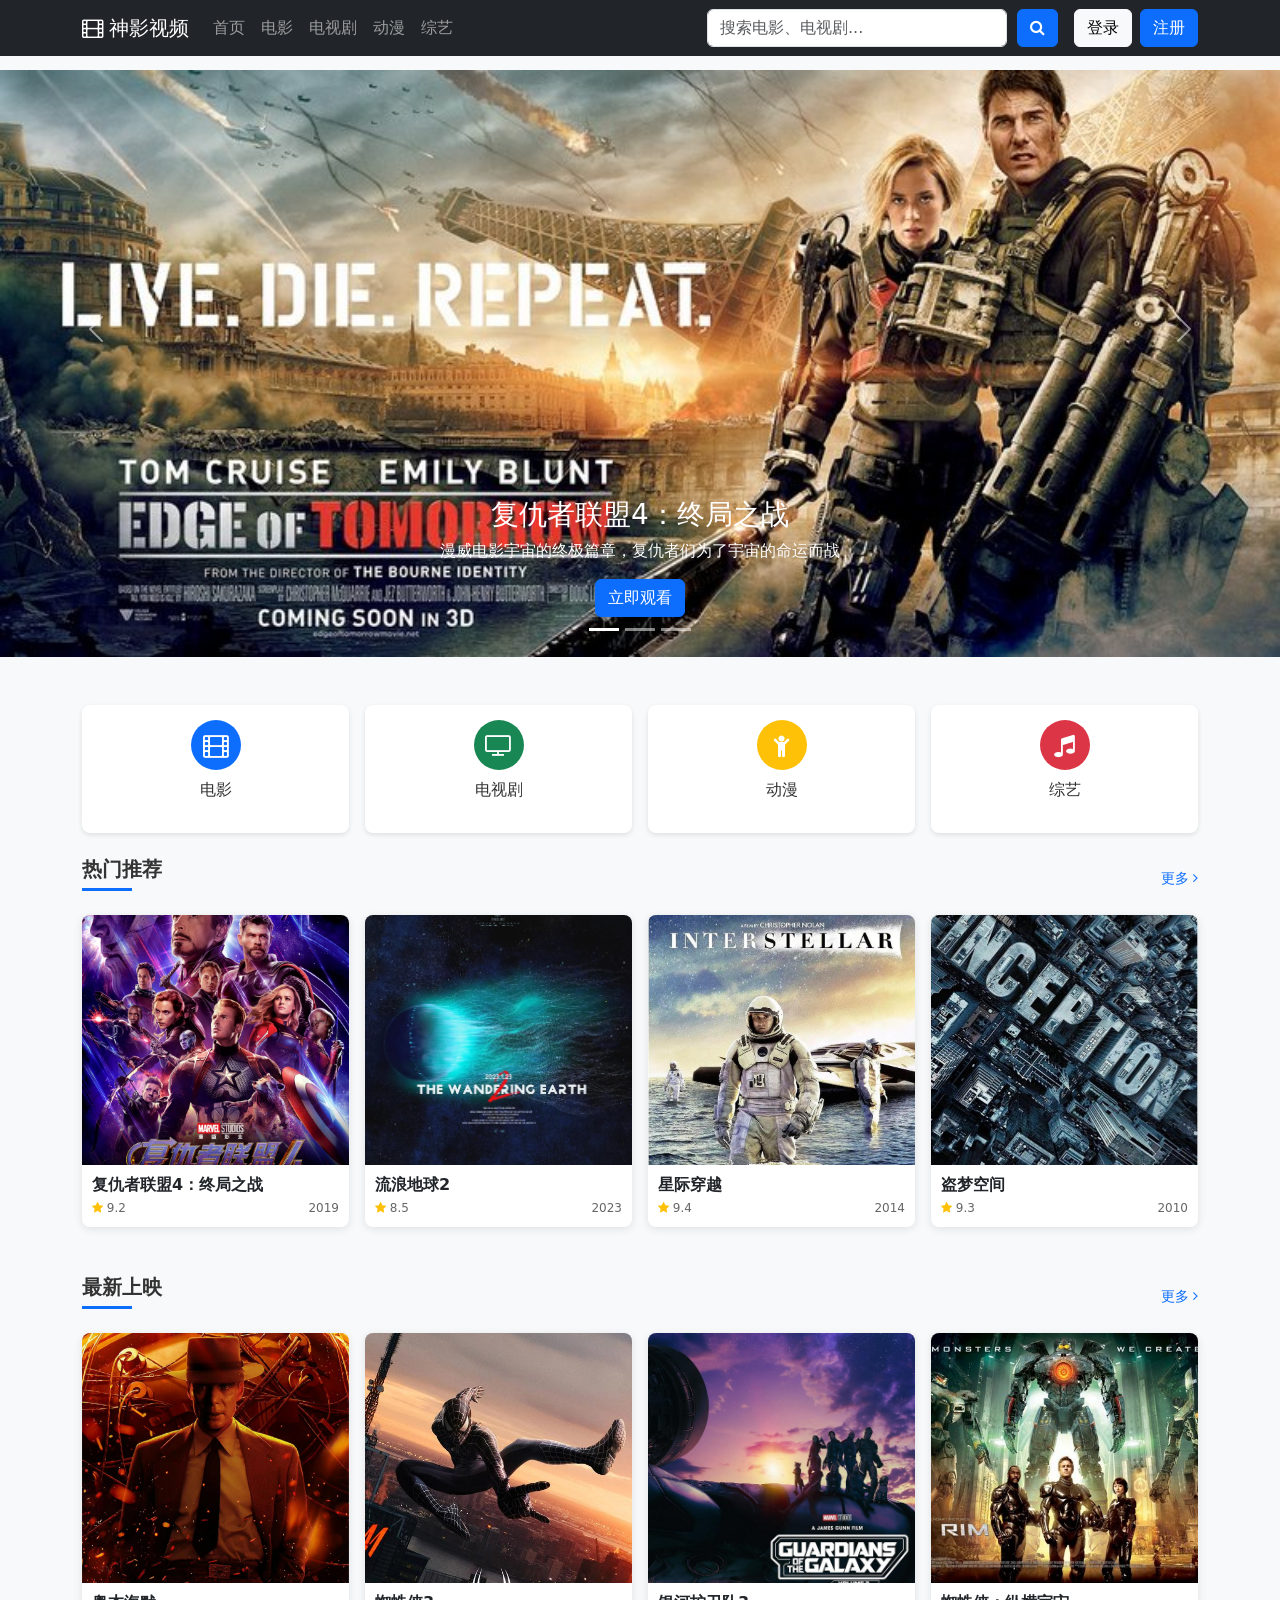
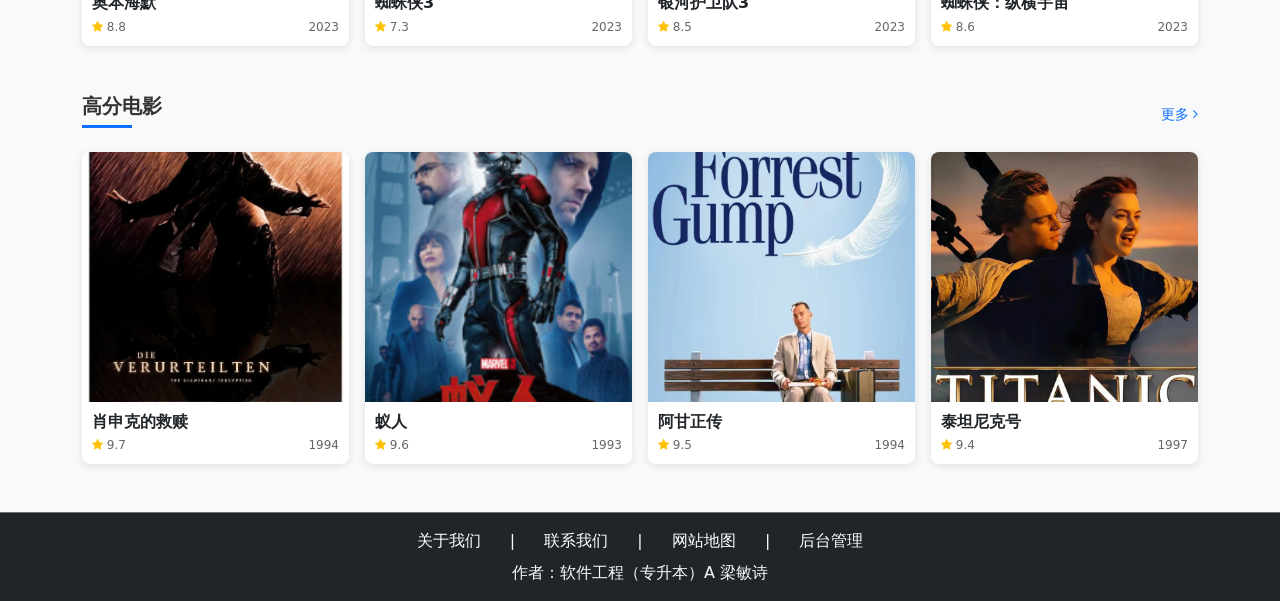
==== commit 0f275f03: "后台管理+电影管理" ====
--- a/index.html
+++ b/index.html
@@ -19,8 +19,9 @@
         a{
             text-decoration: none;
         }
-
-        .nav-link:hover {
+        
+        /* 导航栏链接悬停样式 */
+        .navbar-nav .nav-link:hover {
             color: #ffc107 !important;
         }  
         
@@ -236,6 +237,20 @@
         .search-container {
             position: relative;
             width: 300px;
+        }
+        
+        /* 响应式登录/注册按钮顶部间隔 */
+        @media (max-width: 991px) {
+            .navbar-collapse .d-flex:last-child {
+                margin-top: 15px;
+                padding-top: 10px;
+                border-top: 1px solid rgba(255, 255, 255, 0.1);
+            }
+        }
+        
+        /* 导航栏链接悬停颜色 */
+        .navbar-nav .nav-link:hover {
+            color: #ffc107 !important;
         }
     </style>
 </head>
@@ -399,7 +414,7 @@
                 <div class="col">
                     <div class="movie-card">
                         <div class="movie-poster">
-                            <img src="images/04.png" class="w-100" alt="电影海报">
+                            <img src="images/fuchou4.avif" class="w-100" alt="电影海报">
                             <div class="movie-overlay">
                                 <a href="movie-detail.html" class="btn btn-play">
                                     <i class="fa fa-play-circle"></i>
@@ -420,7 +435,7 @@
                 <div class="col">
                     <div class="movie-card">
                         <div class="movie-poster">
-                            <img src="images/05.png" class="w-100" alt="电影海报">
+                            <img src="images/09.png" class="w-100" alt="电影海报">
                             <div class="movie-overlay">
                                 <a href="movie-detail.html" class="btn btn-play">
                                     <i class="fa fa-play-circle"></i>
@@ -441,7 +456,7 @@
                 <div class="col">
                     <div class="movie-card">
                         <div class="movie-poster">
-                            <img src="images/06.png" class="w-100" alt="电影海报">
+                            <img src="images/13.jpg" class="w-100" alt="电影海报">
                             <div class="movie-overlay">
                                 <a href="movie-detail.html" class="btn btn-play">
                                     <i class="fa fa-play-circle"></i>
@@ -515,15 +530,15 @@
                 <div class="col">
                     <div class="movie-card">
                         <div class="movie-poster">
-                            <img src="images/09.png" class="w-100" alt="电影海报">
-                            <div class="movie-overlay">
-                                <a href="movie-detail.html" class="btn btn-play">
-                                    <i class="fa fa-play-circle"></i>
-                                </a>
-                            </div>
-                        </div>
-                        <div class="movie-info">
-                            <h5 class="movie-title">芭比</h5>
+                            <img src="images/zhizhuxia.jpg" class="w-100" alt="电影海报">
+                            <div class="movie-overlay">
+                                <a href="movie-detail.html" class="btn btn-play">
+                                    <i class="fa fa-play-circle"></i>
+                                </a>
+                            </div>
+                        </div>
+                        <div class="movie-info">
+                            <h5 class="movie-title">蜘蛛侠3</h5>
                             <div class="movie-meta">
                                 <span class="rating">
                                     <i class="fa fa-star text-warning"></i> 7.3
